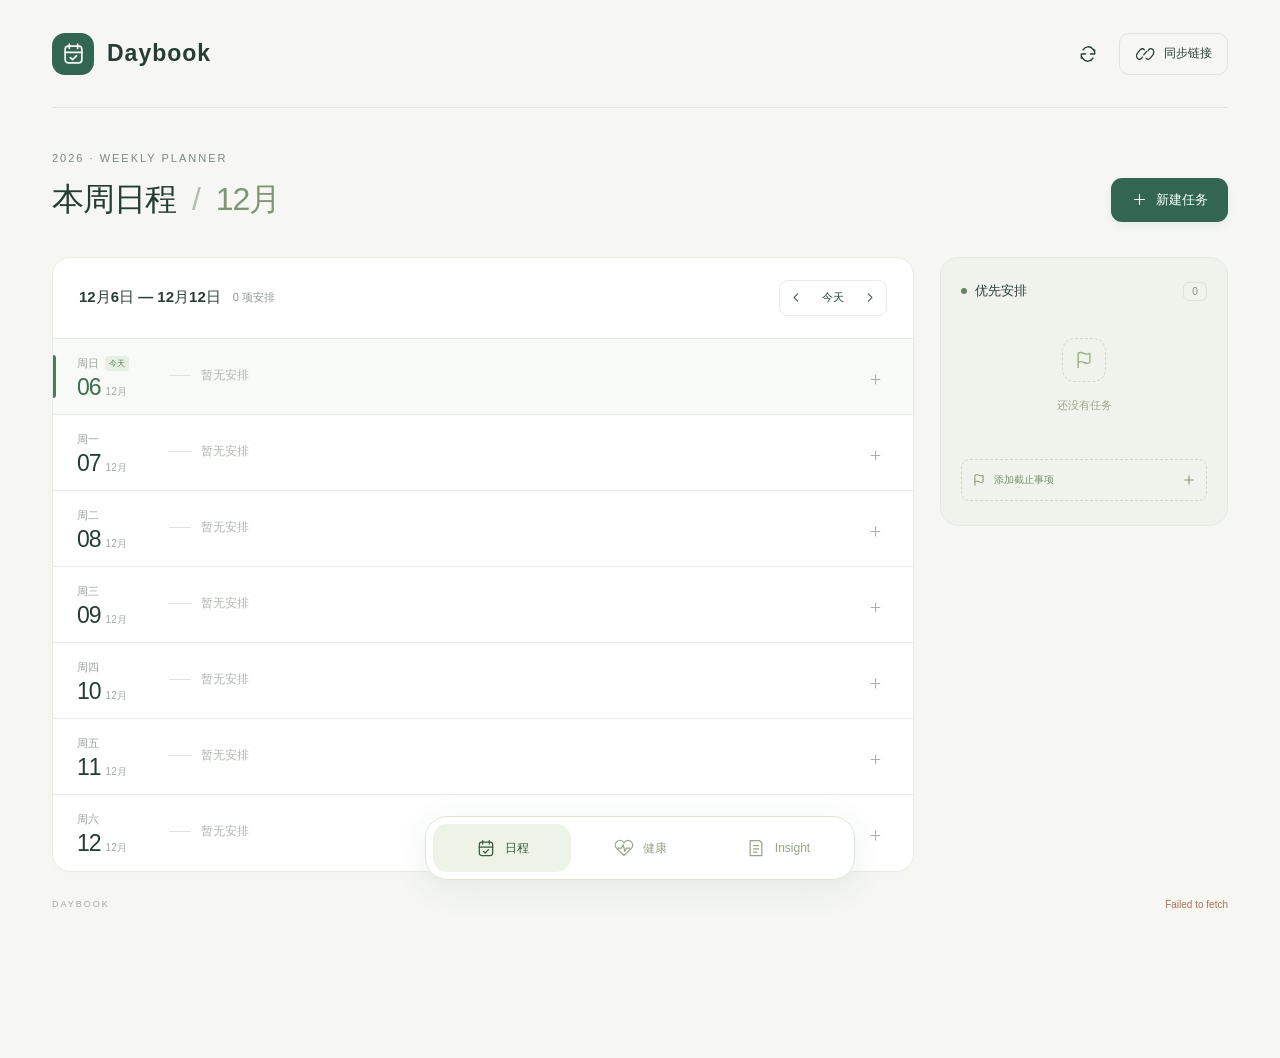
==== index.html @ 47afcba3 "Follow device system time for morning charts and noon reminders" ====
<!doctype html>
<html lang="zh-CN">
<head>
  <meta charset="utf-8"/><meta name="referrer" content="no-referrer"/><meta name="viewport" content="width=device-width,initial-scale=1"/><meta name="theme-color" content="#f6f7f3"/>
  <title>日程 · Daybook</title><link rel="stylesheet" href="./style.css?v=20261027-suite-2"/>
  <script>if(location.protocol === "file:") location.replace("https://chosenqc.github.io/Homepage/" + location.hash);</script>
  <link rel="stylesheet" href="./suite.css?v=20261027-suite-2"/>
</head>
<body>
  <svg class="icon-defs" xmlns="http://www.w3.org/2000/svg" aria-hidden="true"><defs>
    <symbol id="i-plus" viewBox="0 0 24 24"><path d="M12 5v14M5 12h14"/></symbol>
    <symbol id="i-left" viewBox="0 0 24 24"><path d="m14 6-6 6 6 6"/></symbol>
    <symbol id="i-right" viewBox="0 0 24 24"><path d="m10 6 6 6-6 6"/></symbol>
    <symbol id="i-sync" viewBox="0 0 24 24"><path d="M20 7v5h-5M4 17v-5h5M6.1 7a7 7 0 0 1 11.6-1L20 9M4 15l2.3 3A7 7 0 0 0 17.9 17"/></symbol>
    <symbol id="i-link" viewBox="0 0 24 24"><path d="m10 13 4-4M8 16l-1 1a4 4 0 0 1-6-6l4-4a4 4 0 0 1 6 0M16 8l1-1a4 4 0 0 1 6 6l-4 4a4 4 0 0 1-6 0" transform="translate(2 0) scale(.85 1)"/></symbol>
    <symbol id="i-flag" viewBox="0 0 24 24"><path d="M5 21V4c5-4 9 4 14 0v11c-5 4-9-4-14 0"/></symbol>
    <symbol id="i-close" viewBox="0 0 24 24"><path d="m6 6 12 12M6 18 18 6"/></symbol>
    <symbol id="i-calendar" viewBox="0 0 24 24"><rect x="4" y="5" width="16" height="16" rx="3"/><path d="M8 3v4M16 3v4M4 11h16m-11 5 2 2 4-4"/></symbol>
  </defs></svg>
  <main class="shell" id="appView">
    <header class="app-header">
      <div class="brand"><span class="brand-mark"><svg><use href="#i-calendar"/></svg></span><span>Daybook</span></div>
      <div class="header-actions"><button id="syncBtn" class="icon-button" aria-label="同步任务" title="同步任务"><svg><use href="#i-sync"/></svg></button><button id="copyLinkBtn" class="link-button" title="复制专属同步链接"><svg><use href="#i-link"/></svg><span>同步链接</span></button></div>
    </header>
    <section id="sharePanel" class="share-panel hidden" aria-label="跨设备同步"><label for="shareLinkInput">手机和电脑打开同一个完整链接</label><div class="share-link-row"><input id="shareLinkInput" type="text" readonly aria-label="线上同步链接"/><a id="openOnlineLink" target="_blank" rel="noopener noreferrer">打开线上版 ↗</a><button id="closeShareBtn" type="button" class="icon-button" aria-label="关闭同步链接">×</button></div></section>
    <section id="page-daybook" class="app-page" aria-label="日程">    <section class="page-heading"><div><div class="eyebrow" id="monthTitle">周日程</div><h1>本周日程<span class="heading-dot"> / </span><span id="monthHeading"></span></h1></div><button id="newTaskBtn" class="primary-button"><svg><use href="#i-plus"/></svg><span>新建任务</span></button></section>
    <div class="workspace">
      <section class="agenda" aria-label="每周日程">
        <div class="agenda-toolbar"><div class="week-heading"><h2 id="weekTitle"></h2><span class="week-count" id="weekCount"></span></div><nav class="week-nav" aria-label="切换周"><button id="prevWeekBtn" class="icon-button" aria-label="上一周" title="上一周"><svg><use href="#i-left"/></svg></button><button id="todayBtn">今天</button><button id="nextWeekBtn" class="icon-button" aria-label="下一周" title="下一周"><svg><use href="#i-right"/></svg></button></nav></div>
        <div class="day-list" id="calGrid"></div>
      </section>
      <aside class="sidebar" aria-label="任务优先级"><div class="sidebar-heading"><h2><span class="section-dot"></span>优先安排</h2><span class="count-pill" id="priorityCount">0</span></div><ul id="priorityList" class="priority-list"></ul><button id="newDeadlineBtn" class="deadline-button"><svg><use href="#i-flag"/></svg>添加截止事项<svg class="button-plus"><use href="#i-plus"/></svg></button></aside>
    </div>
    </section>
    <section id="page-health" class="app-page hidden" aria-label="健康"><div class="section-heading"><div><div class="eyebrow">HEALTH / DAILY RHYTHM</div><h1>健康</h1></div><button id="healthReminderSettings" class="secondary-button" type="button">称重与提醒设置</button></div>    <section class="body-panel" aria-label="身体数据趋势"><div class="body-top"><div><div class="eyebrow">BODY TRENDS</div><h2>身体趋势 <span id="bodyLatest" class="body-latest">—</span></h2></div><div class="body-tools"><select id="bodyMetric" aria-label="趋势指标"><option value="weightKg">体重 · kg</option><option value="bodyFatPct">体脂率 · %</option><option value="muscleKg">肌肉量 · kg</option><option value="waterPct">含水量 · %</option><option value="bmi">BMI</option><option value="boneKg">骨量 · kg</option><option value="bmrKcal">基础代谢 · kcal</option><option value="proteinPct">蛋白质 · %</option><option value="visceralFat">内脏脂肪等级</option><option value="bodyAge">身体年龄</option><option value="impedanceOhm">阻抗 · Ω</option></select><select id="bodyRange" aria-label="趋势时间范围"><option value="30">近 30 天</option><option value="90">近 90 天</option><option value="all">全部</option></select><button id="bodySettings" class="link-button" type="button">设置</button></div></div><p id="morningRule" class="morning-rule">05:00 后至 12:00 前 · 每日最后一次称重</p><div id="bodyChart" class="body-chart"></div><div class="body-bottom"><span id="bodyTrendSummary"></span><span id="bodyStatus" role="status"></span></div><div id="bodyHelp" class="body-help hidden">在 Daybook 安卓 App 的设置中绑定体脂秤，后台记录会自动同步到这个 Book。<a href="./daybook.apk">下载安卓测试版</a></div><details id="bodyHistory" class="body-history hidden"><summary>全部测量记录</summary><div class="body-table-wrap"><table><thead><tr><th>测量时间</th><th>体重 kg</th><th>体脂 %</th><th>肌肉 kg</th><th>含水 %</th><th>阻抗 Ω</th></tr></thead><tbody id="bodyHistoryRows"></tbody></table></div></details></section>

      <section class="workout-panel"><header class="workout-header"><div><div class="eyebrow">MOVEMENT</div><h2>锻炼日志 <span id="workoutCount" class="workout-count">0 次</span></h2></div><div class="week-nav"><button id="workoutPrev" aria-label="上一周锻炼" class="icon-button">‹</button><button id="workoutToday">本周</button><button id="workoutNext" aria-label="下一周锻炼" class="icon-button">›</button></div></header><div class="workout-summary"><span id="workoutWeekLabel"></span><span id="workoutMinutes"></span></div><div id="workoutDays" class="workout-days"></div><div id="workoutLog" class="workout-log"></div><p class="panel-caption">来自日程中已完成的锻炼任务，包含游泳。</p></section>
    </section>
    <section id="page-insight" class="app-page hidden" aria-label="Insight"><div class="section-heading"><div><div class="eyebrow">INSIGHT / YOUR NOTEBOOK</div><h1>Insight</h1></div><div class="insight-heading-actions"><button id="toggleInsightDirectory" class="secondary-button insight-directory-button" type="button">目录</button><button id="newInsightNote" class="primary-button" type="button">＋ 新建笔记</button></div></div><div class="insight-layout"><aside class="insight-sidebar"><div class="insight-search-row"><input id="insightSearch" placeholder="搜索笔记" aria-label="搜索笔记"><button id="newInsightFolder" type="button" aria-label="新建分类组">＋</button></div><div id="insightFolders" class="insight-folders"></div><div class="insight-note-list" id="insightNoteList"></div></aside><section id="insightEditor" class="insight-editor"><div class="insight-empty">把想法留在这里。<span>创建分类组，或写下第一篇笔记。</span></div></section></div><p id="insightStatus" class="insight-status" role="status"></p></section>
    <footer class="app-footer"><span class="footer-brand">DAYBOOK</span><p id="appMsg" role="status" aria-live="polite"></p></footer>
  </main>
  <nav class="bottom-nav" aria-label="功能导航"><button type="button" data-app-tab="daybook" aria-current="page"><svg><use href="#i-calendar"/></svg><span>日程</span></button><button type="button" data-app-tab="health"><svg viewBox="0 0 24 24"><path d="M20.8 4.6a5.5 5.5 0 0 0-7.8 0L12 5.7l-1.1-1.1a5.5 5.5 0 0 0-7.8 7.8L12 21l8.8-8.6a5.5 5.5 0 0 0 0-7.8Z"/><path d="M5 12h4l2-4 2 8 2-4h4"/></svg><span>健康</span></button><button type="button" data-app-tab="insight"><svg viewBox="0 0 24 24"><path d="M5 3h11l3 3v15H5zM9 9h6M9 13h6M9 17h4"/></svg><span>Insight</span></button></nav>
  <div id="modalOverlay" class="modal-overlay hidden"><section class="modal" role="dialog" aria-modal="true" aria-labelledby="modalTitle" tabindex="-1">
    <div class="modal-header"><h2 id="modalTitle">新建任务</h2><button id="modalCloseBtn" class="icon-button" aria-label="关闭"><svg><use href="#i-close"/></svg></button></div>
    <label id="editScopeFields" class="field edit-scope hidden"><span>编辑范围</span><select id="editScope" aria-label="编辑范围"><option value="occurrence">只修改本次</option><option value="series">修改整组</option></select></label>
    <label class="field"><span>任务名称</span><input id="taskTitleInput" placeholder="准备做些什么？" autocomplete="off"/></label>
    <label class="field"><span>任务组</span><select id="taskGroupSelect" aria-label="任务组"><option value="">未分组</option></select></label>
    <div class="quick-activities" role="group" aria-label="快捷事项">
      <div class="task-groups-heading"><span>任务组</span><button id="manageTaskGroups" type="button">管理任务组</button></div><div id="taskGroupPresets"></div><div class="preset-options"><button type="button" class="preset-chip" data-task-title="工作">工作</button><button type="button" class="preset-chip" data-task-title="开会">开会</button><button type="button" class="preset-chip" data-task-title="游戏">游戏</button></div>
      <section class="custom-shortcuts" aria-label="我的快捷任务"><div class="custom-shortcut-heading"><span>我的快捷任务</span><button type="button" id="saveShortcutBtn" title="把当前名称、时间、时长和重复设置保存为快捷任务">＋ 存为快捷任务</button></div><div id="customShortcutList" class="custom-shortcut-list"></div><p id="shortcutFeedback" class="shortcut-feedback" role="status"></p></section>
    </div>
    <label class="type-toggle"><input id="taskIsDeadline" type="checkbox"/><svg><use href="#i-flag"/></svg><span>截止事项</span></label>
    <div id="scheduledFields" class="modal-fields"><label class="field"><span>开始时间</span><input id="taskStartInput" type="datetime-local"/></label><label class="field"><span>时长（分钟）</span><input id="taskDurInput" type="number" min="15" step="15" value="60"/></label><div class="duration-presets" role="group" aria-label="快捷时长"><button type="button" class="preset-chip" data-duration="30" aria-pressed="false">30 分钟</button><button type="button" class="preset-chip" data-duration="60" aria-pressed="true">60 分钟</button><button type="button" class="preset-chip" data-duration="90" aria-pressed="false">90 分钟</button><button type="button" class="preset-chip" data-duration="120" aria-pressed="false">120 分钟</button></div></div>
    <div id="deadlineFields" class="hidden"><label class="field"><span>截止时间</span><input id="taskDeadlineInput" type="datetime-local"/></label></div>
    <div id="repeatFields" class="repeat-fields"><label class="field"><span>重复</span><select id="repeatFrequency"><option value="none">不重复</option><option value="daily">每天</option><option value="weekly">每周指定日期</option></select></label><div id="repeatWeekdays" class="repeat-weekdays hidden" role="group" aria-label="每周重复日期"><label><input type="checkbox" value="0" aria-label="周日"/><span>日</span></label><label><input type="checkbox" value="1" aria-label="周一"/><span>一</span></label><label><input type="checkbox" value="2" aria-label="周二"/><span>二</span></label><label><input type="checkbox" value="3" aria-label="周三"/><span>三</span></label><label><input type="checkbox" value="4" aria-label="周四"/><span>四</span></label><label><input type="checkbox" value="5" aria-label="周五"/><span>五</span></label><label><input type="checkbox" value="6" aria-label="周六"/><span>六</span></label></div><label id="repeatUntilRow" class="field hidden"><span>结束日期（选填，留空则一直重复）</span><input id="repeatUntil" type="date"/></label><p id="repeatEditNote" class="repeat-note hidden">修改将应用到整组任务；每次完成状态独立保留。</p></div>
    <p id="scopeEditNote" class="repeat-note hidden"></p><p id="modalMsg" class="modal-message" role="alert"></p><div class="modal-actions"><button id="modalDeleteBtn" class="delete-button hidden">删除任务</button><button id="skipOccurrenceBtn" class="skip-button hidden">跳过本次</button><button id="resetOccurrenceBtn" class="skip-button hidden">恢复原安排</button><button id="modalSaveBtn" class="primary-button">保存</button></div>
  </section></div>


  <dialog id="taskGroupDialog" class="small-dialog"><form id="taskGroupForm"><header><h2>管理任务组</h2><button type="button" class="dialog-x" id="closeTaskGroups" aria-label="关闭任务组设置">×</button></header><label class="field"><span>选择任务组</span><select id="managedGroupSelect" aria-label="选择任务组"></select></label><button id="addTaskGroup" type="button" class="text-action">＋ 新建任务组</button><label class="field"><span>组名</span><input id="managedGroupName" maxlength="30" required placeholder="例如：锻炼、阅读"></label><label class="field"><span>组内快捷事项（每行一个）</span><textarea id="managedGroupActivities" rows="5" placeholder="练腿&#10;练胸&#10;练背&#10;游泳"></textarea></label><label class="check-field"><input id="managedGroupExercise" type="checkbox">完成后计入锻炼日志</label><p id="taskGroupStatus" role="status" class="form-status"></p><div class="dialog-actions"><button type="submit" class="primary-button">保存任务组</button></div></form></dialog>
  <dialog id="insightFolderDialog" class="small-dialog"><form id="insightFolderForm"><header><h2 id="insightFolderTitle">分类组</h2><button type="button" id="closeInsightFolder" class="dialog-x" aria-label="关闭分类组设置">×</button></header><label class="field"><span>名称</span><input id="insightFolderName" maxlength="60" required></label><label class="field"><span>上级分类组</span><select id="insightFolderParent" aria-label="上级分类组"></select></label><p id="insightFolderStatus" class="form-status" role="status"></p><div class="dialog-actions"><button id="deleteInsightFolder" type="button" class="delete-button">删除空分类组</button><button type="submit" class="primary-button">保存分类组</button></div></form></dialog>
  <dialog id="healthSettings" class="settings-dialog" aria-labelledby="healthSettingsTitle">
    <header class="settings-header"><div><span class="eyebrow">DAYBOOK / SETTINGS</span><h2 id="healthSettingsTitle">设置</h2></div><button type="button" id="closeHealthSettings" class="settings-close" aria-label="关闭设置">×</button></header>
    <div class="settings-content">
      <section class="settings-card"><div class="settings-card-title"><span class="settings-symbol">01</span><div><h3>身体资料</h3><p>用于计算身体成分，随 Book 同步。</p></div></div>
        <form id="bodyProfileForm"><div class="profile-fields"><label>身高 <span>cm</span><input id="profileHeight" type="number" min="90" max="230" step="0.1" inputmode="decimal" placeholder="填写身高" required></label><label>年龄 <span>周岁</span><input id="profileAge" type="number" min="6" max="100" step="1" inputmode="numeric" placeholder="填写年龄" required></label><label>性别<select id="profileSex" required><option value="">请选择</option><option value="male">男</option><option value="female">女</option></select></label></div><div class="settings-save-row"><p id="profileStatus" role="status">正在读取云端资料…</p><button id="saveBodyProfile" type="submit" class="primary-button" disabled>保存资料</button></div></form>
        <details class="settings-note"><summary>计算说明</summary><p>采用小米／Mi Fit 旧版算法的开源复现。体脂、肌肉量和含水量等是估算值，可能与当前 Zepp Life 有差异。肌肉量为该算法的肌肉量估算，包含水分，不等同于骨骼肌量。修改资料会重新计算历史趋势；历史年龄按测量年份换算。<a href="./BODY-METRICS-LICENSE.txt">算法来源与许可</a></p></details>
      </section>
<section class="settings-card"><div class="settings-card-title"><span class="settings-symbol">◷</span><div><h3>晨间称重</h3><p>每天 05:00 后、12:00 前，取最后一次测量。</p></div></div><p id="healthZoneStatus" class="settings-footnote">跟随设备系统时间。</p><div id="noonReminderControls" class="hidden"><div class="settings-update-row"><div><strong>每日 12:00 未称重提醒</strong><p id="noonReminderStatus">正在读取提醒状态…</p></div><label class="settings-toggle" aria-label="午间称重提醒"><input id="noonReminderEnabled" type="checkbox"><span></span></label></div><div class="settings-inline-actions"><button id="noonReminderPermission" type="button">允许准点提醒与通知</button><button id="testNoonReminder" type="button">发送测试通知</button></div></div><p id="noonReminderUpgrade" class="settings-footnote">手机系统通知需更新至 Daybook 0.3.1；更新后在这里开启。</p></section>      <section class="settings-card"><div class="settings-card-title"><span class="settings-symbol">02</span><div><h3>同步 Book</h3><p>手机、电脑使用同一个完整链接。</p></div></div><div class="settings-input-row"><input id="settingsBook" type="url" aria-label="Book 同步链接" spellcheck="false"><button type="button" id="settingsSaveBook" class="secondary-button">切换</button></div><p id="settingsBookStatus" class="settings-feedback" role="status"></p></section>
      <section id="nativeScaleSettings" class="settings-card hidden"><div class="settings-card-title"><span class="settings-symbol">03</span><div><h3>体脂秤</h3><p id="nativeScaleSummary">正在读取连接状态…</p></div><label class="settings-toggle" aria-label="后台采集"><input id="nativeScaleEnabled" type="checkbox"><span></span></label></div><div class="scale-status-row"><span id="nativeScaleStatus" role="status"></span><span id="nativeQueueCount" class="settings-badge"></span></div><div id="candidateScaleRow" class="candidate-row hidden"><span id="candidateScaleText"></span><button id="bindCandidateScale" class="secondary-button" type="button">绑定这台秤</button></div><details class="settings-note"><summary>手动填写蓝牙地址</summary><div class="settings-input-row"><input id="nativeScaleMac" aria-label="体脂秤蓝牙地址" placeholder="AA:BB:CC:DD:EE:FF" spellcheck="false"><button id="saveNativeMac" type="button" class="secondary-button">绑定</button></div></details><div class="settings-inline-actions"><button id="nativeRetryUpload" type="button">重传待上传记录</button></div><p class="settings-footnote">开启后称重自动上传。请允许 OPPO 后台活动；重启或强制停止后打开一次 App。多人共用这台秤时会采集到对方的称重。</p></section>
      <section class="settings-card"><div class="settings-card-title"><span class="settings-symbol">↻</span><div><h3>更新</h3><p id="nativeAppVersion">Daybook 网页版</p></div></div><div class="settings-update-row"><div><strong>内部更新</strong><p>日程、图表和算法，刷新即可加载新版。</p></div><button id="refreshDaybook" type="button" class="secondary-button">刷新功能</button></div><div id="nativeAppUpdateRow" class="settings-update-row hidden"><div><strong>应用外壳</strong><p>蓝牙与系统能力更新需要安装确认。</p></div><button id="checkAppUpdate" type="button" class="secondary-button">检查版本</button></div><p id="nativeUpdateStatus" class="settings-feedback" role="status"></p><p id="downloadFaq" class="settings-footnote"><a href="./faq.apk">下载 F@Q 安卓版</a></p></section>
    </div>
  </dialog>
  <script type="module" src="./app.js?v=20261027-suite-2"></script>
  <script type="module" src="./suite.mjs?v=20261027-suite-2"></script>
  <script type="module" src="./insight.mjs?v=20261027-suite-2"></script>
  <script type="module" src="./health.mjs?v=20261027-suite-2"></script>
</body>
</html>
---- style.css ----
@charset "UTF-8";
:root{font-family:Inter,"Segoe UI","PingFang SC","Microsoft YaHei",sans-serif;color:#263d36;background:#f6f7f3;font-synthesis:none;--ink:#263d36;--muted:#8a958e;--line:#e9ece5;--green:#326650}
*{box-sizing:border-box}body{margin:0}button,input{font:inherit}button,a{-webkit-tap-highlight-color:transparent}button{cursor:pointer;border:0;color:inherit;background:none;transition:background .18s,box-shadow .18s,transform .18s}button:hover{background:#edf1eb}button:active{transform:translateY(1px)}button:focus-visible,a:focus-visible{outline:3px solid #97bba4;outline-offset:3px}button:disabled{cursor:wait;opacity:.6}svg{width:20px;height:20px;fill:none;stroke:currentColor;stroke-width:1.65;stroke-linecap:round;stroke-linejoin:round;flex-shrink:0}.icon-defs{position:absolute;width:0;height:0;overflow:hidden}.hidden{display:none!important}
.shell{width:min(1360px,100%);padding:0 52px;margin:auto}.app-header{height:108px;display:flex;align-items:center;justify-content:space-between;border-bottom:1px solid #e2e7de}.brand{display:flex;align-items:center;gap:13px;font-size:23px;font-weight:650;letter-spacing:1px}.brand-mark{height:42px;width:42px;background:var(--green);border-radius:13px;display:grid;place-items:center;color:#f8faf4}.brand-mark svg{width:25px;height:25px}.brand-en{font-size:9px;letter-spacing:2.7px;display:block;color:#87958b;margin-top:3px;font-weight:600}.header-actions{display:flex;gap:12px;align-items:center}.icon-button{width:38px;height:38px;display:inline-grid;place-items:center;border-radius:10px;padding:0}.link-button{display:flex;gap:9px;align-items:center;border:1px solid #dfe5da;border-radius:10px;padding:10px 15px;font-size:12px;font-weight:600}
.page-heading{padding:44px 0 35px;display:flex;justify-content:space-between;align-items:flex-end;gap:20px}.eyebrow{font-size:11px;color:#7a887e;letter-spacing:2px;margin-bottom:13px}h1{font-size:32px;font-weight:550;letter-spacing:-1px;margin:0;line-height:1.4}.heading-dot{color:#b3bfab;font-weight:300;margin:0 8px}#monthHeading{font-weight:400;color:#809576}.primary-button{background:var(--green);color:#fff;border-radius:11px;padding:12px 20px;display:inline-flex;justify-content:center;align-items:center;gap:8px;font-size:13px;font-weight:600;box-shadow:0 4px 8px #32665014;min-height:44px}.primary-button:hover{background:#26583f;box-shadow:0 5px 12px #32665020}.primary-button svg{width:17px;height:17px}
.workspace{display:grid;grid-template-columns:minmax(0,1fr) 288px;gap:26px;align-items:start}.agenda{min-width:0;background:#fff;border:1px solid var(--line);border-radius:18px;overflow:hidden;box-shadow:0 4px 20px #254c3303}.agenda-toolbar{display:flex;align-items:center;justify-content:space-between;gap:16px;padding:22px 26px;border-bottom:1px solid var(--line)}.week-heading{display:flex;align-items:center;gap:12px;flex-wrap:wrap}h2{font-size:15px;font-weight:650;margin:0}.week-count{font-size:11px;color:#8d978f;white-space:nowrap}.week-nav{display:flex;align-items:center;border:1px solid var(--line);border-radius:9px;padding:2px;flex-shrink:0}.week-nav button{height:30px;border-radius:6px;font-size:11px;padding:0 11px}.week-nav .icon-button{width:29px;padding:0}.week-nav svg{width:15px;height:15px}
.day-row{display:grid;grid-template-columns:76px minmax(0,1fr) 28px;gap:16px;align-items:start;padding:22px 24px;min-height:105px;border-bottom:1px solid var(--line);position:relative}.day-row:last-child{border-bottom:0}.day-row.is-today{background:#f8faf6}.day-row.is-today:before{content:"";position:absolute;left:0;top:22px;bottom:22px;width:3px;border-radius:0 3px 3px 0;background:#4a795b}.day-label{display:flex;flex-direction:column;gap:7px;padding-top:4px}.weekday{font-size:11px;color:#9aa39c;display:flex;align-items:center;gap:6px}.today-label{font-size:8px;color:#4f7a5c;background:#e7eee2;border-radius:4px;padding:2px 4px}.day-number{font-size:25px;font-weight:450;line-height:1;letter-spacing:-1px;font-variant-numeric:tabular-nums}.is-today .day-number{color:#3b6e4d}.day-month{font-size:10px;color:#a2aaa3;letter-spacing:0;margin-left:5px}.day-content{display:grid;grid-template-columns:repeat(auto-fit,minmax(min(190px,100%),1fr));gap:9px;min-height:58px;align-content:start}.empty-day{color:#b0b7b0;font-size:12px;display:flex;align-items:center;min-height:58px;gap:10px;grid-column:1/-1}.empty-day:before{content:"";width:22px;height:1px;background:#dce3d9}.add-day{color:#a6b0a5;width:28px;height:28px;border-radius:8px;margin-top:13px;display:grid;place-items:center}.add-day svg{width:15px;height:15px}.add-day:hover{color:var(--green);background:#e6eee1}.task-card{padding:12px 14px;border-radius:10px;background:#edf3ec;border:1px solid transparent;text-align:left;display:flex;flex-direction:column;gap:8px;min-width:0;min-height:70px}.task-card:hover{background:#e5eee2;border-color:#d1dfcc}.task-card.deadline{background:#f7f0e2;color:#766141}.task-card.deadline:hover{background:#f2e8d6;border-color:#e6d9bc}.task-time{font-size:10px;letter-spacing:.2px;color:#739177;display:flex;align-items:center;gap:5px;font-variant-numeric:tabular-nums}.task-time svg{width:12px;height:12px}.deadline .task-time{color:#a48b58}.task-name{font-size:12px;font-weight:600;line-height:1.6;overflow-wrap:anywhere}.task-duration{font-size:9px;color:#8f9f8c;margin-left:auto;white-space:nowrap}.task-card.overdue{background:#f8eae4}.task-card.overdue .task-time{color:#b9816c}
.sidebar{border:1px solid #e4e9de;background:#f0f3eb;border-radius:18px;padding:24px 20px;position:sticky;top:24px}.sidebar-heading{display:flex;align-items:center;justify-content:space-between;margin-bottom:23px}.sidebar-heading h2{font-size:13px;display:flex;align-items:center;gap:8px}.section-dot{width:6px;height:6px;border-radius:50%;background:#648464}.count-pill{border:1px solid #dbe3d3;color:#7d8c76;border-radius:6px;min-width:24px;text-align:center;padding:3px 6px;font-size:10px}.priority-list{padding:0;margin:0;list-style:none;display:flex;flex-direction:column;gap:10px}.pitem{display:flex;gap:9px;align-items:start;background:#fff;border:1px solid #e8ece1;padding:13px 10px;border-radius:10px;min-width:0;cursor:grab;transition:border-color .15s,opacity .15s}.pitem:hover{border-color:#c8d5bf}.pitem.dragging{opacity:.4}.drag-handle{color:#c3cdbb;font-size:14px;line-height:22px;letter-spacing:-3px;width:12px;user-select:none}.priority-task{padding:0;flex:1;min-width:0;text-align:left;background:transparent!important}.pt{display:flex;gap:5px;align-items:center;justify-content:space-between}.name{font-size:11px;font-weight:600;line-height:1.6;overflow-wrap:anywhere}.badge{font-size:8px;white-space:nowrap;flex-shrink:0;color:#91a187;border:1px solid #e8ede2;border-radius:4px;padding:2px 4px}.badge.soon{background:#faf4e9;color:#aa8c54;border-color:#f4ead4}.badge.overdue{color:#b97f6b;background:#fbf0e9;border-color:#f6e6da}.meta{font-size:9px;color:#9aa58f;margin-top:7px;line-height:1.6}.priority-empty{padding:14px 0 23px;text-align:center;color:#9ba68e;font-size:11px;line-height:2}.empty-icon{display:grid;place-items:center;width:44px;height:44px;border:1px dashed #cedac2;border-radius:13px;margin:0 auto 12px;color:#99af89}.deadline-button{width:100%;display:flex;gap:8px;align-items:center;border:1px dashed #ccd7c1;border-radius:9px;margin-top:20px;min-height:42px;padding:10px;color:#7b8f6b;font-size:10px}.deadline-button>svg{width:14px;height:14px}.deadline-button .button-plus{margin-left:auto}.deadline-button:hover{background:#e8eedf}.app-footer{display:flex;align-items:center;justify-content:space-between;gap:16px;padding:24px 0 35px;min-height:75px}.footer-brand{font-size:9px;letter-spacing:2px;color:#9faa9d;white-space:nowrap}#appMsg{font-size:10px;color:#8c9b84;margin:0;line-height:1.7;text-align:right;max-width:70%}
.modal-overlay{position:fixed;inset:0;background:#1b302e50;backdrop-filter:blur(5px);display:flex;align-items:center;justify-content:center;padding:24px;z-index:20}.modal{background:#fff;border:1px solid #e5e9df;border-radius:20px;padding:26px;width:min(480px,100%);max-height:calc(100dvh - 48px);overflow:auto;box-shadow:0 24px 100px #1b302e26}.modal-header{display:flex;justify-content:space-between;align-items:center;margin-bottom:24px}.modal-header h2{font-size:19px}.modal-header .icon-button{background:#f5f7f1;color:#9aa58f}.modal-header svg{width:16px;height:16px}.field{display:flex;flex-direction:column;gap:9px;margin-top:18px;min-width:0}.field>span{font-size:11px;color:#86927c}.field input{min-width:0;width:100%;background:#f7f8f4;border:1px solid #e4e9dd;padding:12px;border-radius:9px;color:#3b4d35;font-size:13px;outline:none;min-height:44px}.field input:focus{border-color:#8da67a;box-shadow:0 0 0 3px #8da67a14}.type-toggle{display:flex;align-items:center;gap:8px;font-size:12px;color:#7e8c74;margin:23px 0 4px;cursor:pointer}.type-toggle input{accent-color:#326650;width:15px;height:15px;margin:0}.type-toggle svg{width:14px;height:14px}.modal-fields{display:grid;grid-template-columns:minmax(0,1fr) 110px;gap:12px}.modal-message{font-size:11px;color:#ad785d;line-height:1.8;min-height:18px;margin:18px 0 8px}.modal-actions{display:flex;align-items:center;justify-content:flex-end;gap:12px;padding-top:14px;border-top:1px solid #edf0e8}.modal-actions .primary-button{min-width:100px}.delete-button{margin-right:auto;font-size:11px;color:#b28b79;padding:10px 0}.delete-button:hover{background:none;color:#a35b3c}
@media(max-width:1050px){.shell{padding:0 28px}.workspace{grid-template-columns:minmax(0,1fr) 245px;gap:18px}.day-row{grid-template-columns:62px minmax(0,1fr) 24px;gap:10px;padding:20px}.agenda-toolbar{padding:20px}.sidebar{padding:22px 15px}.week-heading{gap:6px}.week-heading h2{font-size:13px}}
@media(max-width:760px){.shell{padding:0 20px}.app-header{height:84px}.brand{font-size:20px;gap:10px}.brand-mark{height:38px;width:38px;border-radius:12px}.brand-en{font-size:8px;letter-spacing:2px}.header-actions{gap:4px}.link-button{font-size:11px;padding:9px 11px;gap:6px}.link-button svg{width:16px;height:16px}.page-heading{padding:30px 0 25px;align-items:center;gap:10px}h1{font-size:24px;letter-spacing:-.8px}.heading-dot{margin:0 4px}.eyebrow{font-size:9px;letter-spacing:1px;margin-bottom:10px}.page-heading>.primary-button{padding:10px 13px;font-size:11px;white-space:nowrap;min-height:40px}.workspace{grid-template-columns:1fr;gap:20px}.agenda{border-radius:15px}.agenda-toolbar{padding:17px 16px;gap:7px}.week-heading{align-items:start;gap:5px;flex-direction:column}.week-heading h2{font-size:13px}.week-count{font-size:9px}.week-nav button{padding:0 9px}.week-nav .icon-button{width:25px}.day-row{grid-template-columns:49px minmax(0,1fr) 22px;padding:18px 15px;gap:10px;min-height:98px}.day-content{grid-template-columns:1fr;gap:7px}.weekday{font-size:10px;gap:3px;flex-wrap:wrap}.today-label{font-size:7px;padding:1px 3px}.day-number{font-size:24px}.day-month{display:none}.day-row.is-today:before{top:18px;bottom:18px}.task-card{padding:11px 12px;min-height:66px;gap:6px}.task-name{font-size:12px}.task-time{font-size:9px}.task-duration{font-size:8px}.empty-day{font-size:11px;min-height:52px}.add-day{width:24px;height:30px;margin-top:12px}.sidebar{position:static;border-radius:15px;padding:21px}.sidebar-heading{margin-bottom:17px}.priority-list{display:grid;grid-template-columns:1fr 1fr;gap:9px}.priority-empty{grid-column:1/-1;padding:3px 0 10px}.empty-icon{display:none}.pitem{padding:12px 9px;gap:7px}.badge{font-size:7px}.deadline-button{margin-top:16px;font-size:11px}.app-footer{align-items:start;padding:22px 0 28px;gap:10px}.footer-brand{font-size:8px}#appMsg{font-size:9px;max-width:65%}.modal-overlay{padding:12px}.modal{padding:22px;border-radius:17px;max-height:calc(100dvh - 24px)}.modal-fields{grid-template-columns:minmax(0,1fr) 94px;gap:10px}.field input{font-size:16px;padding:10px}.modal-header{margin-bottom:18px}}
@media(max-width:390px){.shell{padding:0 14px}h1{font-size:21px}.page-heading>.primary-button{padding:10px;font-size:10px}.priority-list{grid-template-columns:1fr}.day-row{padding:17px 12px;gap:8px;grid-template-columns:44px minmax(0,1fr) 20px}.task-duration{display:none}}
.day-row.is-empty{min-height:76px;padding-top:13px;padding-bottom:13px}.is-empty .day-label{gap:5px}.is-empty .day-number{font-size:23px}.is-empty .empty-day,.is-empty .day-content{min-height:48px}.is-empty .add-day{margin-top:9px}.task-name{font-size:13px}.name{font-size:12px}.meta{font-size:10px;display:block}#appMsg.is-error{color:#ac7057}.task-time{font-size:11px}.task-duration{font-size:10px}.add-day{min-height:38px;margin-top:9px}.day-row.is-empty:before{top:16px;bottom:16px}
@media(max-width:760px){.day-row.is-empty{min-height:76px;padding-top:12px;padding-bottom:12px}.task-name{font-size:13px}.task-time{font-size:10px}.task-duration{font-size:9px}.meta{font-size:10px}.add-day{margin-top:9px;min-height:38px}.icon-button{min-height:40px}.week-nav .icon-button{min-height:30px}}
.priority-order{display:flex;flex-direction:column;gap:1px;opacity:0;transition:opacity .15s}.priority-order button{padding:0;width:23px;height:23px;border-radius:5px;color:#8b9e7f;font-size:13px}.priority-order button:disabled{opacity:.25;cursor:default}.pitem:hover .priority-order,.pitem:focus-within .priority-order{opacity:1}
@media(hover:none),(max-width:760px){.priority-order{opacity:1}.priority-order button{width:30px;height:28px}.priority-list{grid-template-columns:1fr}.name{font-size:12px}}
.task-card{flex-direction:row;gap:10px;align-items:flex-start}.task-details{display:flex;flex-direction:column;gap:8px;flex:1;min-width:0;padding:0;text-align:left;background:transparent!important}.task-details:active{transform:none}.completion-control{display:grid;place-items:center;flex-shrink:0;min-width:24px;min-height:28px;margin:-4px -3px 0 -4px;cursor:pointer}.completion-control input{appearance:none;-webkit-appearance:none;width:16px;height:16px;border:1.5px solid #a8bca1;border-radius:5px;background:#ffffff90;margin:0;cursor:pointer;display:grid;place-items:center;transition:background .15s,border-color .15s}.completion-control input:checked{background:#527851;border-color:#527851}.completion-control input:checked:after{content:"";width:7px;height:4px;border:solid #fff;border-width:0 0 1.5px 1.5px;transform:rotate(-45deg) translateY(-1px)}.completion-control input:focus-visible{outline:3px solid #97bba4;outline-offset:3px}.completion-control input:disabled{opacity:.5;cursor:wait}.is-complete .task-name,.is-complete .name{text-decoration:line-through;text-decoration-thickness:1px;color:#899785}.task-card.is-complete{background:#f1f4ee;border-color:#e6eade}.task-card.is-complete:hover{background:#eaf0e5}.is-complete .task-time{color:#9ca893}.completed-label{margin-left:auto;font-size:9px;white-space:nowrap;color:#809772}.completed-badge{color:#7b9572;background:#f1f5ed;border-color:#e4ecdc}.pitem .completion-control{min-width:20px;margin:0 -3px 0 -5px;min-height:24px}.pitem .completion-control input{width:14px;height:14px;border-radius:4px}.pitem.is-complete{background:#f8faf5}.pitem.is-complete .meta{color:#a3ae9a}
@media(max-width:760px){.completion-control{min-width:26px;min-height:36px;margin-top:-7px}.pitem .completion-control{min-width:26px;min-height:34px;margin-top:-4px}.pitem .completion-control input{width:16px;height:16px}.task-card{gap:9px}.completed-label{font-size:8px}}
.quick-activities{margin-top:13px;display:flex;flex-direction:column;gap:9px}.fitness-presets{display:flex;gap:12px;align-items:center}.preset-category{font-size:10px;color:#8d9a82;flex-shrink:0}.preset-options{display:flex;flex-wrap:wrap;gap:7px}.preset-chip{border:1px solid #e3e9db;border-radius:7px;padding:7px 12px;background:#fafbf7;font-size:11px;line-height:1.4;color:#7c8d70;min-height:34px}.preset-chip:hover{background:#edf3e6;border-color:#d0ddc4}.preset-chip[aria-pressed="true"]{background:#e7efdf;border-color:#adc39b;color:#426333;box-shadow:inset 0 0 0 1px #adc39b30}.duration-presets{grid-column:1/-1;display:grid;grid-template-columns:repeat(4,minmax(0,1fr));gap:7px}.duration-presets .preset-chip{padding:7px 4px;font-size:10px;white-space:nowrap}.modal-fields:has(.duration-presets){row-gap:12px}
@media(max-width:760px){.preset-chip{min-height:38px;padding:8px 12px}.quick-activities{gap:8px}.duration-presets{gap:5px}.duration-presets .preset-chip{font-size:10px;min-height:38px}.type-toggle{margin-top:20px}}
.field select{font:inherit;font-size:13px;min-height:44px;padding:10px 12px;border:1px solid #e4e9dd;border-radius:9px;color:#3b4d35;background:#f7f8f4;width:100%;outline:none}.field select:focus{outline:2px solid #97bba4;outline-offset:2px}.repeat-fields{margin-top:2px}.repeat-weekdays{display:grid;grid-template-columns:repeat(7,minmax(0,1fr));gap:6px;margin-top:12px}.repeat-weekdays label{position:relative;cursor:pointer}.repeat-weekdays input{position:absolute;opacity:0;width:100%;height:100%;margin:0;cursor:pointer}.repeat-weekdays span{display:grid;place-items:center;min-height:36px;border:1px solid #e2e8d9;background:#fafbf7;border-radius:7px;font-size:11px;color:#8a987e}.repeat-weekdays input:checked+span{background:#e7efdf;border-color:#adc39b;color:#426333}.repeat-weekdays input:focus-visible+span{outline:2px solid #97bba4;outline-offset:2px}.repeat-note{font-size:10px;color:#9aa58f;line-height:1.7;margin:12px 0 0}.skip-button{font-size:11px;color:#8a987e;padding:9px}.share-panel{margin-top:18px;padding:16px;background:#edf3e8;border:1px solid #dce6d3;border-radius:12px}.share-panel>label{font-size:11px;color:#7c8e70}.share-link-row{display:flex;align-items:center;gap:12px;margin-top:9px}.share-link-row input{flex:1;min-width:0;font:inherit;font-size:11px;border:1px solid #dce6d3;border-radius:7px;background:#fff;padding:10px;color:#647b56}.share-link-row a{font-size:11px;color:#527348;text-decoration:none;white-space:nowrap}.share-link-row .icon-button{font-size:20px;color:#8da17f;width:28px;flex-shrink:0}
@media(max-width:760px){.field select{font-size:16px}.repeat-weekdays{gap:4px}.repeat-weekdays span{min-height:40px}.share-link-row{flex-wrap:wrap;gap:8px}.share-link-row input{flex-basis:100%;font-size:13px}.share-link-row a{flex:1}.modal-actions{gap:6px}.modal-actions .primary-button{min-width:85px}.repeat-note{font-size:10px}}
.edit-scope{margin-top:0;margin-bottom:18px}.edit-scope select{background:#edf4e7;border-color:#d6e3ca}.custom-shortcuts{margin-top:4px;padding-top:12px;border-top:1px solid #edf0e7}.custom-shortcut-heading{display:flex;align-items:center;justify-content:space-between;gap:8px}.custom-shortcut-heading>span{font-size:10px;color:#8b9c7f}.custom-shortcut-heading>button{font-size:10px;padding:6px 0;color:#648450;min-height:30px}.custom-shortcut-list{display:flex;flex-wrap:wrap;gap:7px;margin-top:7px}.shortcut-empty{font-size:10px;color:#a5af9b;line-height:1.8}.custom-shortcut-item{display:inline-flex;max-width:100%;border:1px solid #dce6d3;border-radius:7px;background:#f4f8ef;overflow:hidden;align-items:center}.custom-shortcut-item .preset-chip{border:0;background:none;max-width:210px;overflow:hidden;text-overflow:ellipsis;white-space:nowrap;padding-right:7px}.remove-shortcut{font-size:16px;padding:5px 8px;color:#a6b29c;align-self:stretch}.remove-shortcut:hover{color:#a97861;background:#f2e9e2}.shortcut-feedback{font-size:10px;color:#7d986c;line-height:1.7;margin:5px 0 0}.shortcut-feedback:empty{display:none}.type-toggle:has(input:disabled){opacity:.5}
@media(max-width:760px){.custom-shortcut-item .preset-chip{max-width:220px}.custom-shortcut-heading>button{min-height:38px}.remove-shortcut{min-width:32px}.edit-scope select{font-size:14px}.modal-actions:has(#resetOccurrenceBtn:not(.hidden)){flex-wrap:wrap}.modal-actions:has(#resetOccurrenceBtn:not(.hidden)) .primary-button{margin-left:auto}}
.body-panel{background:#fff;border:1px solid var(--line);border-radius:17px;margin-bottom:25px;padding:22px 25px}.body-top{display:flex;justify-content:space-between;align-items:center;gap:14px}.body-top .eyebrow{font-size:9px;margin-bottom:8px}.body-latest{font-size:22px;font-weight:450;letter-spacing:-.5px;margin-left:15px;color:#6c895b}.body-tools{display:flex;align-items:center;gap:8px}.body-tools select{border:1px solid #e2e8db;border-radius:7px;color:#829275;background:#fafbf7;font-size:10px;padding:8px;max-width:115px}.body-tools .link-button{font-size:10px;padding:8px 10px}.body-chart{height:155px;margin-top:16px}.body-chart>svg{width:100%;height:100%}.body-empty{height:100%;display:flex;align-items:center;justify-content:center;gap:17px;color:#a2b196;font-size:11px}.body-empty svg{width:56px;height:30px;stroke:#b9c9ac;stroke-width:1.5;fill:none}.body-bottom{display:flex;justify-content:space-between;gap:12px;font-size:10px;color:#98a78c;padding-top:10px}.body-help{font-size:11px;line-height:1.9;color:#8e9e81;background:#f5f8f0;padding:12px;margin-top:14px;border-radius:8px}.body-help a{color:#547447;margin-left:9px}.body-history{margin-top:14px;color:#8a9c7c;font-size:10px}.body-history summary{cursor:pointer}.body-table-wrap{max-height:250px;overflow:auto;margin-top:10px}.body-history table{width:100%;border-collapse:collapse;text-align:left;font-size:10px}.body-history td,.body-history th{padding:9px 4px;border-bottom:1px solid #edf0e7;font-weight:400}.body-history th{color:#a0ad94}
@media(max-width:760px){.body-panel{padding:18px 16px;margin-bottom:20px;border-radius:15px}.body-top{flex-wrap:wrap;gap:15px}.body-top h2{font-size:13px}.body-latest{font-size:20px}.body-tools{width:100%;justify-content:space-between;gap:6px}.body-tools select{font-size:11px;max-width:none;flex:1;min-width:0;padding:8px 5px}.body-tools .link-button{font-size:10px;flex-shrink:0}.body-chart{height:145px;margin-top:8px}.body-empty{font-size:10px;gap:10px}.body-empty svg{width:40px}.body-bottom{font-size:9px}.body-history td{font-size:9px}}
@media(prefers-reduced-motion:reduce){*{transition:none!important}}
.settings-dialog{box-sizing:border-box;width:min(650px,calc(100% - 32px));max-height:90dvh;border:1px solid #e1e7db;border-radius:24px;padding:0;background:#f4f6ef;color:#30442e;box-shadow:0 25px 100px #193c382e;overflow:hidden}.settings-dialog::backdrop{background:#17362d66;backdrop-filter:blur(5px)}.settings-header{display:flex;align-items:center;justify-content:space-between;padding:25px 28px 22px;border-bottom:1px solid #e1e7db;background:#f8f9f4}.settings-header .eyebrow{display:block;font-size:9px;letter-spacing:2px;margin-bottom:8px}.settings-header h2{font-size:27px;font-weight:500;letter-spacing:-1px}.settings-close{font-size:27px;width:40px;height:40px;border:1px solid #dde4d7;border-radius:50%;font-weight:300;line-height:1;color:#829479;background:#fff}.settings-content{max-height:calc(90dvh - 110px);overflow:auto;padding:20px;overscroll-behavior:contain}.settings-card{padding:23px;background:#fff;border:1px solid #e5eadd;border-radius:17px;margin-bottom:14px}.settings-card:last-child{margin-bottom:0}.settings-card-title{display:flex;align-items:center;gap:12px;margin-bottom:20px}.settings-symbol{display:grid;place-items:center;background:#edf3e7;border-radius:11px;width:38px;height:38px;color:#7b956b;font-size:13px;flex-shrink:0}.settings-card-title h3{margin:0 0 5px;font-size:16px;font-weight:600}.settings-card p{margin:0;font-size:11px;color:#8c9b82;line-height:1.8}.settings-card-title>div{flex:1}.profile-fields{display:grid;grid-template-columns:1fr 1fr 1fr;gap:12px}.profile-fields label{font-size:12px;color:#6c805f}.profile-fields label>span{font-size:10px;color:#a5b099;margin-left:4px}.settings-dialog input:not([type=checkbox]),.settings-dialog select{box-sizing:border-box;width:100%;font:inherit;font-size:14px;min-width:0;border:1px solid #dfe6d6;border-radius:9px;padding:12px 10px;background:#fafbf7;color:#3f5932;outline:none}.profile-fields input,.profile-fields select{margin-top:8px;min-height:46px}.settings-dialog input:focus,.settings-dialog select:focus{border-color:#8aaa73;box-shadow:0 0 0 3px #88a66e14}.settings-save-row{display:flex;align-items:center;justify-content:space-between;gap:14px;margin-top:17px}.settings-save-row .primary-button{flex-shrink:0;font-size:12px;padding:11px 16px}.settings-save-row p{font-size:11px;overflow-wrap:anywhere}.settings-note{font-size:11px;color:#859777;margin-top:17px;border-top:1px solid #eef1e8;padding-top:13px;line-height:1.9}.settings-note summary{cursor:pointer}.settings-note p{margin-top:10px}.settings-note a,.settings-footnote a{color:#547848}.settings-input-row{display:flex;align-items:center;gap:9px;margin-top:12px}.settings-input-row input{flex:1}.settings-input-row #settingsBook{font-size:11px}.secondary-button{flex-shrink:0;border:1px solid #dce6d2;background:#f4f8ee;color:#5d7d4a;border-radius:9px;padding:11px 13px;font-size:11px;min-height:42px;white-space:nowrap}.settings-feedback{margin-top:10px!important}.settings-toggle{position:relative;display:inline-block;flex-shrink:0;width:43px;height:26px}.settings-toggle input{position:absolute;inset:0;opacity:0;cursor:pointer;z-index:1;width:100%;height:100%;margin:0}.settings-toggle span{display:block;border-radius:20px;background:#e4e9dd;width:43px;height:26px;transition:background .15s}.settings-toggle span:after{content:'';display:block;position:absolute;left:3px;top:3px;border-radius:50%;background:#fff;width:20px;height:20px;box-shadow:0 1px 3px #284c2920;transition:transform .15s}.settings-toggle input:checked+span{background:#5f8652}.settings-toggle input:checked+span:after{transform:translateX(17px)}.settings-toggle input:focus-visible+span{outline:2px solid #779967;outline-offset:3px}.scale-status-row{display:flex;justify-content:space-between;align-items:center;gap:12px;font-size:11px;color:#7d956c;line-height:1.7}.settings-badge{flex-shrink:0;font-size:10px;background:#f1f5eb;padding:5px 8px;border-radius:20px}.candidate-row{display:flex;align-items:center;justify-content:space-between;gap:10px;margin-top:14px;padding:12px;background:#f4f7ef;border-radius:9px;font-size:11px;color:#789168}.settings-inline-actions{margin-top:13px}.settings-inline-actions button{font-size:11px;color:#72945d;padding:6px 0}.settings-footnote{font-size:10px!important;color:#9da892!important;margin-top:14px!important}.settings-update-row{display:flex;align-items:center;justify-content:space-between;gap:15px;margin-top:16px}.settings-update-row strong{display:block;font-weight:500;font-size:12px;margin-bottom:4px}.body-history table{min-width:550px}.body-tools select,.body-tools .link-button{min-height:38px}
@media(max-width:600px){.settings-dialog{width:100%;max-width:100%;height:100dvh;max-height:100dvh;border:0;border-radius:0;margin:0}.settings-header{padding:24px 22px 18px}.settings-content{max-height:calc(100dvh - 105px);padding:15px}.settings-card{padding:19px 17px}.profile-fields{gap:9px}.settings-dialog input:not([type=checkbox]),.settings-dialog select{font-size:16px;padding:12px 8px}.profile-fields label{font-size:11px}.settings-input-row #settingsBook{font-size:12px}.settings-save-row{align-items:flex-start}.settings-card p{font-size:11px}.settings-update-row{gap:10px}.candidate-row{flex-wrap:wrap}.settings-feedback{overflow-wrap:anywhere}}
---- suite.css ----
body{padding-bottom:110px}.app-page{animation:page-in .16s ease}.section-heading{display:flex;justify-content:space-between;align-items:center;gap:18px;padding:39px 0 29px}.section-heading h1{font-size:32px}.section-heading .eyebrow{margin-bottom:9px}.bottom-nav{position:fixed;bottom:20px;left:50%;transform:translateX(-50%);display:grid;grid-template-columns:repeat(3,1fr);width:min(430px,calc(100% - 34px));background:#fffffff0;border:1px solid #dde6d5;border-radius:22px;padding:7px;box-shadow:0 8px 35px #203c3715;backdrop-filter:blur(18px);z-index:10}.bottom-nav button{display:flex;align-items:center;justify-content:center;gap:9px;color:#98a48e;border-radius:15px;padding:12px 9px;font-size:12px;min-height:48px}.bottom-nav button[aria-current=page]{color:#365b40;background:#edf3e6}.bottom-nav svg{width:20px;height:20px;fill:none;stroke:currentColor;stroke-width:1.5;stroke-linecap:round;stroke-linejoin:round}.morning-rule{margin:14px 0 0;font-size:10px;color:#96a68a;line-height:1.8}.body-chart{margin-top:8px}.daily-selected{background:#f6f9f0}.workout-panel{background:white;border:1px solid var(--line);border-radius:17px;padding:25px;margin-bottom:24px}.workout-header{display:flex;justify-content:space-between;align-items:center;gap:15px}.workout-header .eyebrow{font-size:9px;margin-bottom:9px}.workout-count{font-size:22px;color:#6f905d;font-weight:450;margin-left:12px}.workout-summary{display:flex;align-items:center;justify-content:space-between;color:#91a183;font-size:11px;margin:23px 0 14px}.workout-days{display:grid;grid-template-columns:repeat(7,minmax(0,1fr));gap:10px;margin-bottom:23px}.workout-day{display:flex;align-items:center;flex-direction:column;gap:7px;border-radius:12px;background:#f8faf4;padding:12px 3px;color:#acb6a1;border:1px solid #edf1e7}.workout-day>span{font-size:10px}.workout-day strong{font-size:19px;font-weight:450}.workout-day i{font-size:11px;font-style:normal}.workout-day.active{background:#eaf2e1;border-color:#cfdfbf;color:#5c7b49}.workout-item{display:flex;align-items:center;gap:13px;padding:14px 0;border-top:1px solid #edf1e7}.workout-item>div{flex:1;min-width:0}.workout-item strong{font-size:13px;font-weight:500;display:block;overflow-wrap:anywhere}.workout-item>div>span{display:block;font-size:10px;color:#97a68b;margin-top:5px}.workout-item>span:last-child{font-size:11px;color:#8e9f81}.workout-check{width:29px;height:29px;border-radius:50%;background:#eaf2e2;display:grid;place-items:center;color:#7c9a67;font-size:12px}.workout-empty{padding:26px 0;text-align:center;font-size:12px;color:#a5b197}.panel-caption{font-size:10px;color:#9eab92;margin:13px 0 0}.task-groups-heading{display:flex;align-items:center;justify-content:space-between;font-size:10px;color:#94a387;margin-bottom:8px}.task-groups-heading button{font-size:10px;color:#72945e;padding:7px 0}.small-dialog{width:min(510px,calc(100% - 32px));max-height:88dvh;overflow:auto;background:#fafbf7;border:1px solid #e0e7d6;border-radius:20px;padding:26px;color:#36502c;box-shadow:0 25px 90px #183d3620}.small-dialog::backdrop{background:#16372c66;backdrop-filter:blur(4px)}.small-dialog header{display:flex;justify-content:space-between;align-items:center;margin-bottom:24px}.small-dialog h2{font-size:21px;font-weight:500}.dialog-x{width:34px;height:34px;font-size:25px;color:#93a386;border:1px solid #e1e8d8;border-radius:50%}.small-dialog .field{margin:15px 0}.small-dialog .field input,.small-dialog .field textarea,.small-dialog .field select{width:100%;box-sizing:border-box;border:1px solid #dbe5cf;background:#fff;border-radius:9px;padding:11px;font:inherit;font-size:14px;color:#48663b;outline:none}.small-dialog .field textarea{resize:vertical;min-height:100px;line-height:1.8}.check-field{display:flex;gap:9px;align-items:center;font-size:12px;color:#7c916c;margin-top:17px}.check-field input{accent-color:#759a5d}.dialog-actions{display:flex;justify-content:flex-end;align-items:center;gap:15px;margin-top:23px}.form-status{font-size:11px;color:#9f795f;line-height:1.8}.text-action{font-size:11px;color:#75965e;padding:6px 0}.insight-layout{display:grid;grid-template-columns:255px minmax(0,1fr);background:white;border:1px solid var(--line);border-radius:18px;overflow:hidden;min-height:560px}.insight-sidebar{background:#f4f7ee;border-right:1px solid #e4eadd;padding:18px 12px}.insight-search-row{display:flex;align-items:center;gap:7px;padding:0 5px 12px}.insight-search-row input{width:100%;min-width:0;background:#fff;border:1px solid #e0e7d6;border-radius:8px;font:inherit;font-size:11px;padding:11px;color:#789165}.insight-search-row button{font-size:22px;color:#8aa178;padding:6px}.insight-folders{padding-bottom:12px;border-bottom:1px solid #e0e7d6;max-height:265px;overflow:auto}.folder-root{display:block;width:100%;text-align:left;font-size:11px;padding:10px 12px;border-radius:8px;color:#8ba078}.folder-root.selected,.folder-row.selected{background:#e6eedb;color:#4e713a}.folder-row{display:flex;align-items:center;gap:2px;border-radius:8px;min-height:34px}.folder-toggle{width:22px;color:#91a780;font-size:14px;flex-shrink:0}.folder-name{flex:1;min-width:0;text-align:left;font-size:11px;color:#7a916b;overflow:hidden;text-overflow:ellipsis;white-space:nowrap;padding:9px 0}.folder-edit{width:27px;color:#95a686;padding:8px 0}.insight-note-list{margin-top:12px;max-height:420px;overflow:auto}.insight-note-item{display:block;width:100%;padding:13px 12px;border-radius:10px;text-align:left;margin-bottom:5px;color:#617e50;min-width:0}.insight-note-item.selected{background:#fff;box-shadow:0 2px 9px #45673905}.insight-note-item strong{display:block;font-size:12px;font-weight:500;overflow:hidden;white-space:nowrap;text-overflow:ellipsis}.insight-note-item i{font-size:9px;font-style:normal;color:#ada687}.insight-note-item span{display:block;font-size:10px;color:#a0ad94;margin-top:6px;white-space:nowrap;overflow:hidden;text-overflow:ellipsis}.insight-note-item small{font-size:9px;color:#a4af99;display:block;margin-top:8px}.insight-list-empty{font-size:10px;color:#a0ae93;padding:15px 12px}.insight-editor{padding:27px 31px;min-width:0;display:flex;flex-direction:column}.insight-empty{display:flex;align-items:center;justify-content:center;flex-direction:column;flex:1;min-height:260px;color:#98a989;font-size:17px;line-height:2}.insight-empty span{font-size:11px;color:#b0baa5;margin-top:8px}.note-editor-top{display:flex;align-items:center;gap:12px;flex-wrap:wrap}.note-editor-top select{background:#fafbf7;border:1px solid #e4eadb;color:#8d9f7d;border-radius:7px;padding:8px;font-size:10px;max-width:220px;min-width:0}.note-editor-top>span{font-size:9px;color:#a1ae94;flex:1}.note-editor-top>button{font-size:10px;color:#88a074;padding:8px 0}.note-title{border:0!important;background:none!important;border-radius:0!important;font:inherit;font-size:29px!important;font-weight:450;color:#3f5e33;outline:none;width:100%;padding:28px 0 17px;box-sizing:border-box;box-shadow:none!important}.note-title::placeholder{color:#c2cbb8}.note-format-toolbar{display:flex;gap:6px;flex-wrap:wrap;border-top:1px solid #edf1e7;border-bottom:1px solid #edf1e7;padding:7px 0;margin-bottom:16px}.note-format-toolbar button{font-size:10px;color:#92a383;padding:7px 9px;border-radius:5px;background:#fafbf7}.note-content{flex:1;box-sizing:border-box;width:100%;border:0;background:none;resize:vertical;min-height:350px;color:#61774f;outline:none;font:inherit;font-size:13px;line-height:2.05;padding:0 0 35px;box-shadow:none!important;border-radius:0}.note-content::placeholder{color:#b1bea4}.note-rendered{font-size:13px;line-height:2;color:#657b53;min-height:350px;overflow-wrap:anywhere}.note-rendered h1{font-size:26px;margin:12px 0}.note-rendered h2{font-size:21px;margin:12px 0}.note-rendered h3{font-size:17px;margin:12px 0}.note-rendered p{margin:6px 0;white-space:pre-wrap}.note-checkbox{display:flex;align-items:center;gap:9px}.note-checkbox input{accent-color:#8ca975}.note-bullet{padding-left:13px}.insight-status{font-size:10px;color:#8fa27c;padding:10px 3px;line-height:1.8}.insight-directory-button{display:none}.insight-heading-actions{display:flex;gap:8px;align-items:center}.settings-note p{overflow-wrap:anywhere}@keyframes page-in{from{opacity:.4;transform:translateY(3px)}to{opacity:1;transform:none}}
@media(max-width:760px){body{padding-bottom:90px}.bottom-nav{bottom:0;left:0;transform:none;width:100%;box-sizing:border-box;border-radius:19px 19px 0 0;padding:6px 17px calc(7px + env(safe-area-inset-bottom));border-bottom:0;box-shadow:0 -5px 22px #263f2510}.bottom-nav button{flex-direction:column;gap:5px;padding:7px 3px;min-height:52px;font-size:10px}.bottom-nav svg{width:21px;height:21px}.section-heading{padding:29px 0 23px;gap:12px}.section-heading h1{font-size:27px}.section-heading .eyebrow{font-size:9px}.section-heading>.secondary-button{font-size:10px;padding:10px}.workout-panel{padding:20px 16px;border-radius:15px}.workout-days{gap:5px}.workout-day{padding:10px 2px;border-radius:9px}.workout-day strong{font-size:17px}.workout-day>span{font-size:9px}.workout-count{font-size:20px}.workout-header .week-nav button{padding:0 7px}.workout-header h2{font-size:13px}.workout-item strong{font-size:12px}.small-dialog{padding:22px 20px;max-height:90dvh}.small-dialog .field input,.small-dialog .field textarea,.small-dialog .field select{font-size:16px}.insight-layout{display:block;min-height:400px;border-radius:15px}.insight-sidebar{border-right:0;border-bottom:1px solid #e2e9d9;padding:13px;max-height:320px;overflow:auto}.insight-folders{max-height:170px}.insight-note-list{max-height:200px}.insight-editor{padding:20px 18px}.note-title{font-size:26px!important;padding-top:22px}.note-content{font-size:16px;line-height:1.9;min-height:350px}.note-editor-top{gap:9px}.note-editor-top select{max-width:170px;font-size:11px;min-height:38px}.note-editor-top>button{font-size:10px;min-height:34px}.note-editor-top>span{flex-basis:30%;font-size:9px}.insight-search-row input{font-size:16px}.insight-directory-button{display:inline-block}.insight-layout.editing .insight-sidebar{display:none}.folder-root,.folder-name{font-size:12px}.note-format-toolbar button{font-size:11px;padding:9px}.insight-note-item strong{font-size:13px}.morning-rule{font-size:9px}.panel-caption{font-size:9px}}
@media(prefers-reduced-motion:reduce){.app-page{animation:none}}
body[data-active-page=health] .app-footer #appMsg,body[data-active-page=insight] .app-footer #appMsg{display:none}.settings-inline-actions{display:flex;gap:18px;flex-wrap:wrap}
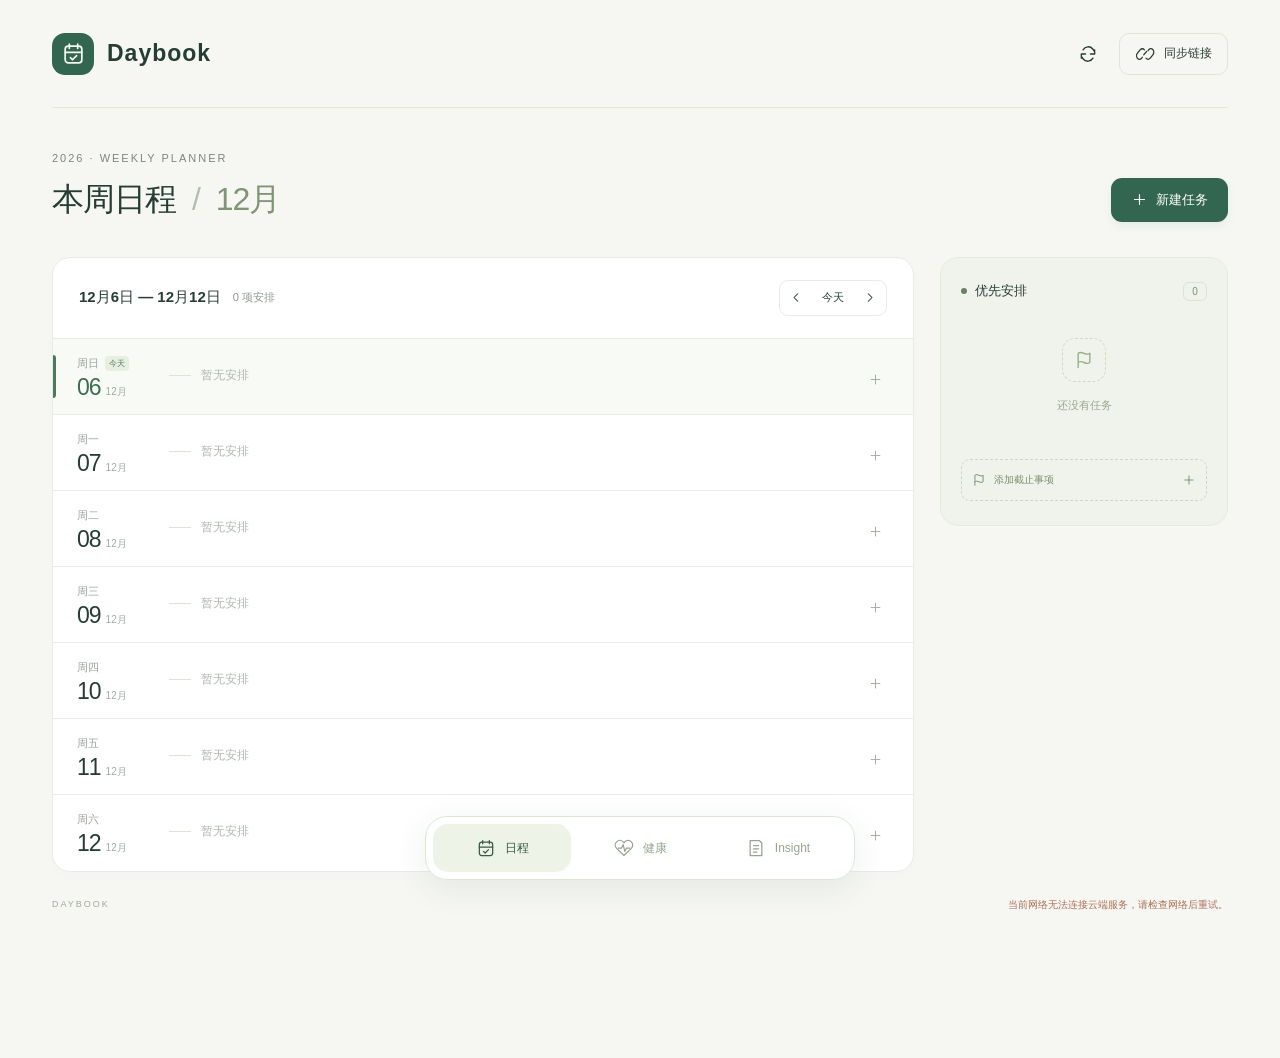
==== commit 3c71ca46: "Show calendar connection errors and retry before task creation" ====
--- a/index.html
+++ b/index.html
@@ -5,6 +5,7 @@
   <title>日程 · Daybook</title><link rel="stylesheet" href="./style.css?v=20261027-suite-2"/>
   <script>if(location.protocol === "file:") location.replace("https://chosenqc.github.io/Homepage/" + location.hash);</script>
   <link rel="stylesheet" href="./suite.css?v=20261027-suite-2"/>
+<link rel="stylesheet" href="./apple-health.css?v=20261028-shortcut-1"/>
 </head>
 <body>
   <svg class="icon-defs" xmlns="http://www.w3.org/2000/svg" aria-hidden="true"><defs>
@@ -34,12 +35,14 @@
     </section>
     <section id="page-health" class="app-page hidden" aria-label="健康"><div class="section-heading"><div><div class="eyebrow">HEALTH / DAILY RHYTHM</div><h1>健康</h1></div><button id="healthReminderSettings" class="secondary-button" type="button">称重与提醒设置</button></div>    <section class="body-panel" aria-label="身体数据趋势"><div class="body-top"><div><div class="eyebrow">BODY TRENDS</div><h2>身体趋势 <span id="bodyLatest" class="body-latest">—</span></h2></div><div class="body-tools"><select id="bodyMetric" aria-label="趋势指标"><option value="weightKg">体重 · kg</option><option value="bodyFatPct">体脂率 · %</option><option value="muscleKg">肌肉量 · kg</option><option value="waterPct">含水量 · %</option><option value="bmi">BMI</option><option value="boneKg">骨量 · kg</option><option value="bmrKcal">基础代谢 · kcal</option><option value="proteinPct">蛋白质 · %</option><option value="visceralFat">内脏脂肪等级</option><option value="bodyAge">身体年龄</option><option value="impedanceOhm">阻抗 · Ω</option></select><select id="bodyRange" aria-label="趋势时间范围"><option value="30">近 30 天</option><option value="90">近 90 天</option><option value="all">全部</option></select><button id="bodySettings" class="link-button" type="button">设置</button></div></div><p id="morningRule" class="morning-rule">05:00 后至 12:00 前 · 每日最后一次称重</p><div id="bodyChart" class="body-chart"></div><div class="body-bottom"><span id="bodyTrendSummary"></span><span id="bodyStatus" role="status"></span></div><div id="bodyHelp" class="body-help hidden">在 Daybook 安卓 App 的设置中绑定体脂秤，后台记录会自动同步到这个 Book。<a href="./daybook.apk">下载安卓测试版</a></div><details id="bodyHistory" class="body-history hidden"><summary>全部测量记录</summary><div class="body-table-wrap"><table><thead><tr><th>测量时间</th><th>体重 kg</th><th>体脂 %</th><th>肌肉 kg</th><th>含水 %</th><th>阻抗 Ω</th></tr></thead><tbody id="bodyHistoryRows"></tbody></table></div></details></section>
 
+<section class="apple-health-panel" aria-label="苹果健康记录"><header class="apple-panel-heading"><div><div class="eyebrow">APPLE HEALTH</div><h2>日常记录</h2></div><div class="apple-panel-actions"><button id="connectAppleHealth" type="button">连接苹果健康</button><input id="appleHealthDay" type="date" aria-label="苹果健康记录日期"><button id="appleRefresh" type="button" aria-label="刷新苹果健康记录">↻</button></div></header><div class="apple-health-grid"><article class="apple-health-card"><h3 class="apple-card-title">活动热量</h3><div class="apple-card-value"><span id="appleEnergyValue">—</span><small>千卡 · 已记录</small></div><p id="appleEnergyDetail" class="apple-card-detail"></p><div id="appleEnergyChart" class="apple-bar-chart" aria-label="最近七天已记录活动热量"></div></article><article class="apple-health-card apple-sleep-card"><h3 class="apple-card-title">睡眠</h3><div class="apple-card-value" id="appleSleepValue">—</div><p id="appleSleepDetail" class="apple-card-detail"></p><div id="appleSleepChart" class="apple-bar-chart" aria-label="最近七天已记录睡眠"></div><div id="appleSleepStages" class="apple-sleep-stages"></div></article></div><div class="apple-health-caption"><span>仅展示有记录的时段，不推算全天消耗或完整睡眠。</span><span id="appleHealthStatus" role="status"></span></div></section>
       <section class="workout-panel"><header class="workout-header"><div><div class="eyebrow">MOVEMENT</div><h2>锻炼日志 <span id="workoutCount" class="workout-count">0 次</span></h2></div><div class="week-nav"><button id="workoutPrev" aria-label="上一周锻炼" class="icon-button">‹</button><button id="workoutToday">本周</button><button id="workoutNext" aria-label="下一周锻炼" class="icon-button">›</button></div></header><div class="workout-summary"><span id="workoutWeekLabel"></span><span id="workoutMinutes"></span></div><div id="workoutDays" class="workout-days"></div><div id="workoutLog" class="workout-log"></div><p class="panel-caption">来自日程中已完成的锻炼任务，包含游泳。</p></section>
     </section>
     <section id="page-insight" class="app-page hidden" aria-label="Insight"><div class="section-heading"><div><div class="eyebrow">INSIGHT / YOUR NOTEBOOK</div><h1>Insight</h1></div><div class="insight-heading-actions"><button id="toggleInsightDirectory" class="secondary-button insight-directory-button" type="button">目录</button><button id="newInsightNote" class="primary-button" type="button">＋ 新建笔记</button></div></div><div class="insight-layout"><aside class="insight-sidebar"><div class="insight-search-row"><input id="insightSearch" placeholder="搜索笔记" aria-label="搜索笔记"><button id="newInsightFolder" type="button" aria-label="新建分类组">＋</button></div><div id="insightFolders" class="insight-folders"></div><div class="insight-note-list" id="insightNoteList"></div></aside><section id="insightEditor" class="insight-editor"><div class="insight-empty">把想法留在这里。<span>创建分类组，或写下第一篇笔记。</span></div></section></div><p id="insightStatus" class="insight-status" role="status"></p></section>
     <footer class="app-footer"><span class="footer-brand">DAYBOOK</span><p id="appMsg" role="status" aria-live="polite"></p></footer>
   </main>
   <nav class="bottom-nav" aria-label="功能导航"><button type="button" data-app-tab="daybook" aria-current="page"><svg><use href="#i-calendar"/></svg><span>日程</span></button><button type="button" data-app-tab="health"><svg viewBox="0 0 24 24"><path d="M20.8 4.6a5.5 5.5 0 0 0-7.8 0L12 5.7l-1.1-1.1a5.5 5.5 0 0 0-7.8 7.8L12 21l8.8-8.6a5.5 5.5 0 0 0 0-7.8Z"/><path d="M5 12h4l2-4 2 8 2-4h4"/></svg><span>健康</span></button><button type="button" data-app-tab="insight"><svg viewBox="0 0 24 24"><path d="M5 3h11l3 3v15H5zM9 9h6M9 13h6M9 17h4"/></svg><span>Insight</span></button></nav>
+  <dialog id="calendarConnectionDialog" class="small-dialog" aria-labelledby="calendarConnectionTitle"><header><h2 id="calendarConnectionTitle">正在连接云端</h2><button id="calendarConnectionClose" class="dialog-x" type="button" aria-label="关闭连接提示">×</button></header><p id="calendarConnectionMessage" class="form-status" role="status" aria-live="polite"></p><div class="dialog-actions"><button id="calendarConnectionRetry" type="button" class="primary-button">重试同步</button></div></dialog>
   <div id="modalOverlay" class="modal-overlay hidden"><section class="modal" role="dialog" aria-modal="true" aria-labelledby="modalTitle" tabindex="-1">
     <div class="modal-header"><h2 id="modalTitle">新建任务</h2><button id="modalCloseBtn" class="icon-button" aria-label="关闭"><svg><use href="#i-close"/></svg></button></div>
     <label id="editScopeFields" class="field edit-scope hidden"><span>编辑范围</span><select id="editScope" aria-label="编辑范围"><option value="occurrence">只修改本次</option><option value="series">修改整组</option></select></label>
@@ -71,9 +74,11 @@
       <section class="settings-card"><div class="settings-card-title"><span class="settings-symbol">↻</span><div><h3>更新</h3><p id="nativeAppVersion">Daybook 网页版</p></div></div><div class="settings-update-row"><div><strong>内部更新</strong><p>日程、图表和算法，刷新即可加载新版。</p></div><button id="refreshDaybook" type="button" class="secondary-button">刷新功能</button></div><div id="nativeAppUpdateRow" class="settings-update-row hidden"><div><strong>应用外壳</strong><p>蓝牙与系统能力更新需要安装确认。</p></div><button id="checkAppUpdate" type="button" class="secondary-button">检查版本</button></div><p id="nativeUpdateStatus" class="settings-feedback" role="status"></p><p id="downloadFaq" class="settings-footnote"><a href="./faq.apk">下载 F@Q 安卓版</a></p></section>
     </div>
   </dialog>
-  <script type="module" src="./app.js?v=20261027-suite-2"></script>
+<dialog id="appleSyncDialog" class="apple-sync-dialog" aria-labelledby="appleSyncTitle"><header class="apple-sync-header"><h2 id="appleSyncTitle">连接苹果健康</h2><button id="closeAppleSync" type="button" aria-label="关闭苹果健康连接">×</button></header><p>导入修正版，再在 iPhone 上启用一次定时自动化。</p><label for="appleUploadToken">专属连接码</label><div class="apple-copy-row"><input id="appleUploadToken" type="password" readonly autocomplete="off"><button id="copyAppleToken" type="button" disabled>复制连接码</button></div><p id="appleConnectionStatus" class="apple-connection-status" role="status"></p><a class="apple-setup-link apple-shortcut-download" href="./Daybook-Health-Sync-v2.shortcut?v=2" download="Daybook-Health-Sync-v2.shortcut">下载修正版快捷指令 · v2 <span aria-hidden="true">↓</span></a><ol><li>复制连接码，用 iPhone Safari 下载快捷指令。</li><li>打开下载的文件，添加时粘贴连接码。</li><li>首次解锁运行，允许读取热量、睡眠及访问上传地址。</li><li>设置自动化：每天 22:00 → 立即运行 → Daybook-Health-Sync-v2。</li></ol><a class="apple-import-help" href="./apple-health-setup.html#daily">查看每日定时同步的设置步骤 →</a><details><summary>连接管理</summary><p>连接码只用于上传热量与睡眠。重新生成后，旧连接码失效，历史记录保留。</p><button id="rotateAppleToken" type="button">重新生成连接码</button><label for="appleUploadURL">上传地址（快捷指令已内置）</label><div class="apple-copy-row"><input id="appleUploadURL" readonly><button id="copyAppleURL" type="button">复制地址</button></div></details></dialog>
+  <script type="module" src="./app.js?v=20261028-network-1"></script>
   <script type="module" src="./suite.mjs?v=20261027-suite-2"></script>
   <script type="module" src="./insight.mjs?v=20261027-suite-2"></script>
   <script type="module" src="./health.mjs?v=20261027-suite-2"></script>
+<script type="module" src="./apple-health.mjs?v=20261028-shortcut-1"></script>
 </body>
 </html>
--- a/apple-health.css
+++ b/apple-health.css
@@ -0,0 +1,3 @@
+.apple-health-panel{margin:24px 0 0}.apple-panel-heading{display:flex;align-items:center;justify-content:space-between;gap:16px;margin:0 0 17px}.apple-panel-heading h2{font-size:20px;color:#355a46;margin:8px 0 0}.apple-panel-actions{display:flex;gap:9px;align-items:center;flex-wrap:wrap}.apple-panel-actions button,.apple-panel-actions input{border:1px solid #e2e8df;border-radius:9px;background:#fafbf7;padding:10px 12px;color:#718269;font:inherit;font-size:11px}.apple-panel-actions button:first-child{background:#355f4e;color:white;border-color:#355f4e}.apple-health-grid{display:grid;grid-template-columns:1fr 1fr;gap:20px}.apple-health-card{background:#fff;border:1px solid #e8ede3;border-radius:20px;padding:25px;min-width:0}.apple-card-title{font-size:13px;color:#70836a;font-weight:500;margin:0 0 14px}.apple-card-value{font-size:32px;font-weight:450;color:#3a5c49;letter-spacing:-1px}.apple-card-value small{font-size:12px;color:#99a58f;letter-spacing:0;margin-left:6px}.apple-card-detail{min-height:32px;font-size:10px;color:#9aaa91;line-height:1.8;margin:10px 0 14px}.apple-bar-chart{display:grid;grid-template-columns:repeat(7,1fr);gap:9px;height:126px}.apple-bar{border:0;background:none;display:flex;flex-direction:column;align-items:center;gap:8px;padding:0;cursor:pointer;min-width:0}.apple-bar-track{width:100%;max-width:36px;flex:1;border-radius:5px;background:#f6f8f2;display:flex;align-items:flex-end;justify-content:center;position:relative;overflow:hidden}.apple-bar-track i{width:100%;background:#a0b993;border-radius:5px;min-height:2px}.apple-sleep-card .apple-bar-track i{background:#a9b2c7}.apple-bar.missing .apple-bar-track{background:repeating-linear-gradient(135deg,#fafbf8,#fafbf8 4px,#f0f3ec 4px,#f0f3ec 5px)}.apple-bar.missing i{display:none}.apple-bar-track b{position:absolute;top:40%;font-size:10px;font-weight:400;color:#b8c0b0}.apple-bar small{font-size:9px;color:#a5b09d;white-space:nowrap}.apple-sleep-stages{display:flex;flex-wrap:wrap;gap:8px 12px;font-size:9px;color:#98a08f;margin-top:17px;min-height:16px}.apple-sleep-stages span{display:flex;align-items:center;gap:5px}.apple-sleep-stages i{width:6px;height:6px;background:#c2c8d6;border-radius:2px}.apple-sleep-stages .stage-deep i{background:#6d7ca0}.apple-sleep-stages .stage-rem i{background:#a29abf}.apple-sleep-stages .stage-core i{background:#a9bdca}.apple-health-caption{font-size:10px;color:#a0ac96;line-height:1.9;display:flex;gap:8px;justify-content:space-between;flex-wrap:wrap;margin-top:13px}.apple-sync-dialog{max-width:690px;width:calc(100vw - 36px);box-sizing:border-box;border:1px solid #dce4d5;border-radius:20px;padding:27px;background:#fff;max-height:89dvh;overflow:auto;color:#55704a}.apple-sync-dialog::backdrop{background:#18322266}.apple-sync-header{display:flex;justify-content:space-between;align-items:center;margin-bottom:10px}.apple-sync-header h2{font-size:22px;margin:0;color:#365f4b}.apple-sync-header button{font-size:23px;color:#9aac90;border:0;background:none;padding:8px}.apple-sync-dialog>p{font-size:12px;line-height:1.8;color:#91a082}.apple-copy-row{display:flex;gap:8px;margin:8px 0 15px}.apple-copy-row input{min-width:0;flex:1;border:1px solid #e1e7da;border-radius:7px;background:#f8faf5;padding:11px;color:#7b8c70;font-size:11px}.apple-copy-row button,.apple-sync-dialog>button{border:1px solid #dfe6d8;border-radius:7px;background:#f7f9f3;color:#708963;font:inherit;font-size:11px;padding:10px 13px}.apple-sync-dialog label{font-size:11px;color:#859776}.apple-connection-status{font-size:11px;line-height:1.8;color:#8ba079;min-height:20px}.apple-setup-link{display:block;background:#eff4e9;color:#507142;border-radius:9px;text-decoration:none;padding:13px 15px;font-size:12px;margin:17px 0}.apple-sync-dialog ol{padding-left:23px;font-size:12px;line-height:1.9;color:#849575}.apple-sync-dialog code{font-size:11px;background:#f3f6ee;padding:2px 4px;border-radius:3px}.apple-sync-dialog summary{cursor:pointer;font-size:12px;margin:15px 0;color:#6c875d}.apple-sync-dialog pre{font-size:11px;white-space:pre-wrap;overflow-wrap:anywhere;line-height:1.8;background:#f8faf5;border-radius:8px;padding:14px;color:#7e9270}
+.apple-shortcut-download{display:flex;align-items:center;justify-content:space-between;background:#365f4d;color:#fff;padding:15px 17px;font-size:13px}.apple-shortcut-download span{font-size:20px}.apple-import-help{display:block;color:#789368;font-size:11px;margin:16px 0 23px;text-decoration:none}.apple-sync-dialog details{font-size:12px;line-height:1.9;color:#91a082;border-top:1px solid #edf0e8}.apple-sync-dialog details>button{border:1px solid #dfe6d8;border-radius:7px;padding:9px 12px;background:#f7f9f3;color:#708963;font:inherit;margin:0 0 20px}.apple-sync-dialog details>label{display:block}
+@media(max-width:760px){.apple-panel-heading{align-items:flex-start;flex-direction:column;gap:13px}.apple-panel-actions{width:100%;gap:7px}.apple-panel-actions button,.apple-panel-actions input{font-size:10px;padding:10px}.apple-panel-actions input{min-width:0;flex:1}.apple-panel-heading h2{font-size:20px}.apple-health-grid{grid-template-columns:1fr;gap:15px}.apple-health-card{padding:21px 18px;border-radius:15px}.apple-card-value{font-size:29px}.apple-sync-dialog{padding:22px 18px}.apple-copy-row input{font-size:16px}.apple-copy-row{flex-wrap:wrap}.apple-health-caption{font-size:9px}.apple-card-detail{font-size:10px}}
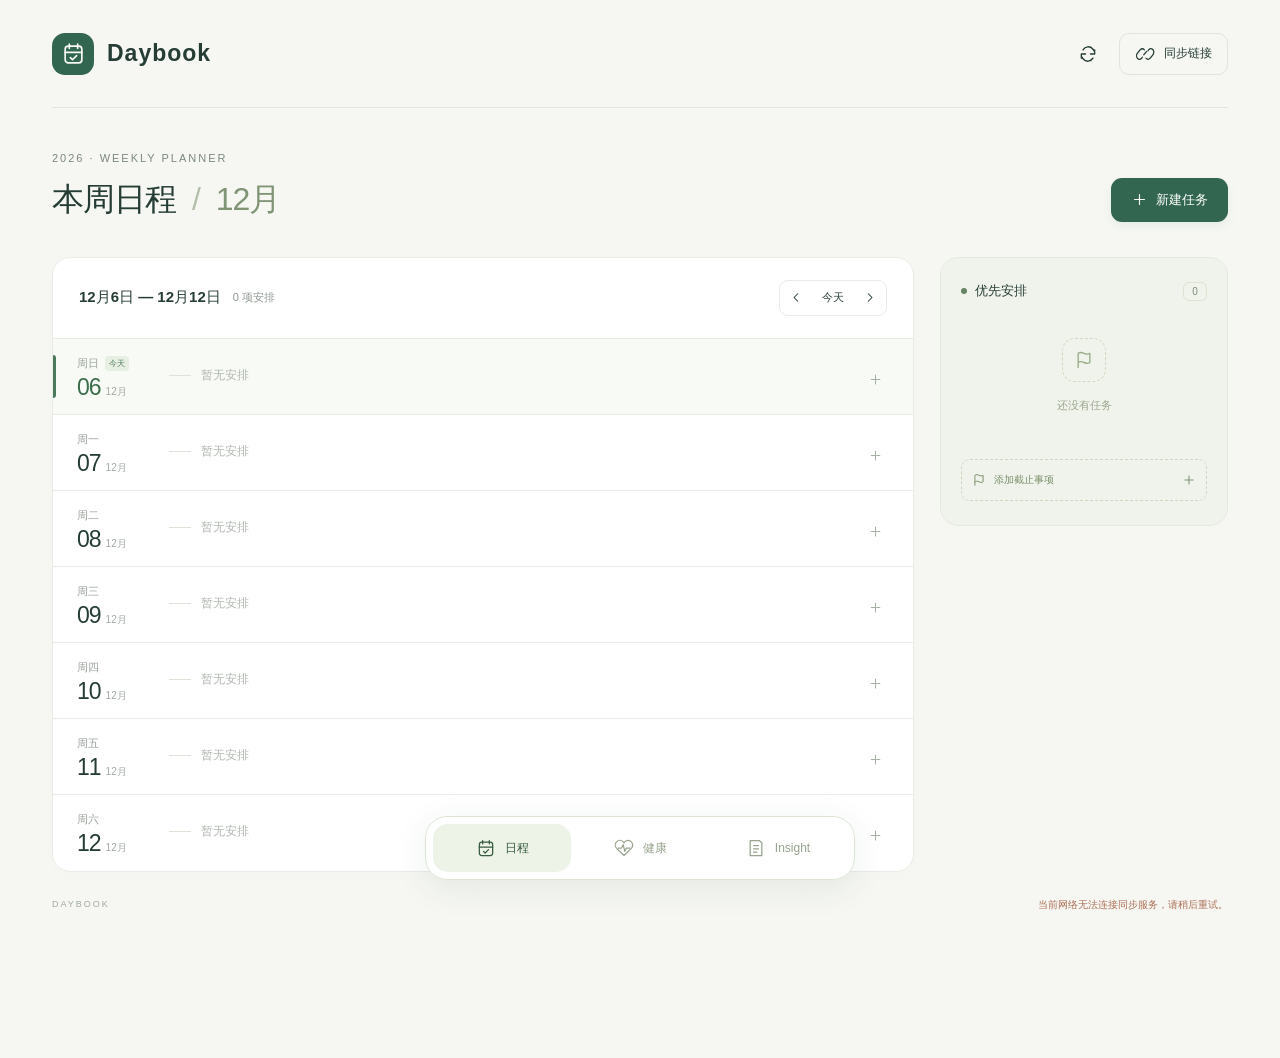
==== commit 61eda66d: "Use verified regional API routes across calendar health and notes" ====
--- a/index.html
+++ b/index.html
@@ -42,7 +42,7 @@
     <footer class="app-footer"><span class="footer-brand">DAYBOOK</span><p id="appMsg" role="status" aria-live="polite"></p></footer>
   </main>
   <nav class="bottom-nav" aria-label="功能导航"><button type="button" data-app-tab="daybook" aria-current="page"><svg><use href="#i-calendar"/></svg><span>日程</span></button><button type="button" data-app-tab="health"><svg viewBox="0 0 24 24"><path d="M20.8 4.6a5.5 5.5 0 0 0-7.8 0L12 5.7l-1.1-1.1a5.5 5.5 0 0 0-7.8 7.8L12 21l8.8-8.6a5.5 5.5 0 0 0 0-7.8Z"/><path d="M5 12h4l2-4 2 8 2-4h4"/></svg><span>健康</span></button><button type="button" data-app-tab="insight"><svg viewBox="0 0 24 24"><path d="M5 3h11l3 3v15H5zM9 9h6M9 13h6M9 17h4"/></svg><span>Insight</span></button></nav>
-  <dialog id="calendarConnectionDialog" class="small-dialog" aria-labelledby="calendarConnectionTitle"><header><h2 id="calendarConnectionTitle">正在连接云端</h2><button id="calendarConnectionClose" class="dialog-x" type="button" aria-label="关闭连接提示">×</button></header><p id="calendarConnectionMessage" class="form-status" role="status" aria-live="polite"></p><div class="dialog-actions"><button id="calendarConnectionRetry" type="button" class="primary-button">重试同步</button></div></dialog>
+  <dialog id="calendarConnectionDialog" class="small-dialog" aria-labelledby="calendarConnectionTitle"><header><h2 id="calendarConnectionTitle">正在连接云端</h2><button id="calendarConnectionClose" class="dialog-x" type="button" aria-label="关闭连接提示">×</button></header><p id="calendarConnectionMessage" class="form-status" role="status" aria-live="polite"></p><p><a class="apple-import-help" href="./network-check.html">检测当前同步线路 →</a></p><div class="dialog-actions"><button id="calendarConnectionRetry" type="button" class="primary-button">重试同步</button></div></dialog>
   <div id="modalOverlay" class="modal-overlay hidden"><section class="modal" role="dialog" aria-modal="true" aria-labelledby="modalTitle" tabindex="-1">
     <div class="modal-header"><h2 id="modalTitle">新建任务</h2><button id="modalCloseBtn" class="icon-button" aria-label="关闭"><svg><use href="#i-close"/></svg></button></div>
     <label id="editScopeFields" class="field edit-scope hidden"><span>编辑范围</span><select id="editScope" aria-label="编辑范围"><option value="occurrence">只修改本次</option><option value="series">修改整组</option></select></label>
@@ -75,10 +75,10 @@
     </div>
   </dialog>
 <dialog id="appleSyncDialog" class="apple-sync-dialog" aria-labelledby="appleSyncTitle"><header class="apple-sync-header"><h2 id="appleSyncTitle">连接苹果健康</h2><button id="closeAppleSync" type="button" aria-label="关闭苹果健康连接">×</button></header><p>导入修正版，再在 iPhone 上启用一次定时自动化。</p><label for="appleUploadToken">专属连接码</label><div class="apple-copy-row"><input id="appleUploadToken" type="password" readonly autocomplete="off"><button id="copyAppleToken" type="button" disabled>复制连接码</button></div><p id="appleConnectionStatus" class="apple-connection-status" role="status"></p><a class="apple-setup-link apple-shortcut-download" href="./Daybook-Health-Sync-v2.shortcut?v=2" download="Daybook-Health-Sync-v2.shortcut">下载修正版快捷指令 · v2 <span aria-hidden="true">↓</span></a><ol><li>复制连接码，用 iPhone Safari 下载快捷指令。</li><li>打开下载的文件，添加时粘贴连接码。</li><li>首次解锁运行，允许读取热量、睡眠及访问上传地址。</li><li>设置自动化：每天 22:00 → 立即运行 → Daybook-Health-Sync-v2。</li></ol><a class="apple-import-help" href="./apple-health-setup.html#daily">查看每日定时同步的设置步骤 →</a><details><summary>连接管理</summary><p>连接码只用于上传热量与睡眠。重新生成后，旧连接码失效，历史记录保留。</p><button id="rotateAppleToken" type="button">重新生成连接码</button><label for="appleUploadURL">上传地址（快捷指令已内置）</label><div class="apple-copy-row"><input id="appleUploadURL" readonly><button id="copyAppleURL" type="button">复制地址</button></div></details></dialog>
-  <script type="module" src="./app.js?v=20261028-network-1"></script>
+  <script type="module" src="./app.js?v=20261028-network-2"></script>
   <script type="module" src="./suite.mjs?v=20261027-suite-2"></script>
-  <script type="module" src="./insight.mjs?v=20261027-suite-2"></script>
-  <script type="module" src="./health.mjs?v=20261027-suite-2"></script>
-<script type="module" src="./apple-health.mjs?v=20261028-shortcut-1"></script>
+  <script type="module" src="./insight.mjs?v=20261028-network-2"></script>
+  <script type="module" src="./health.mjs?v=20261028-network-2"></script>
+<script type="module" src="./apple-health.mjs?v=20261028-network-2"></script>
 </body>
 </html>
